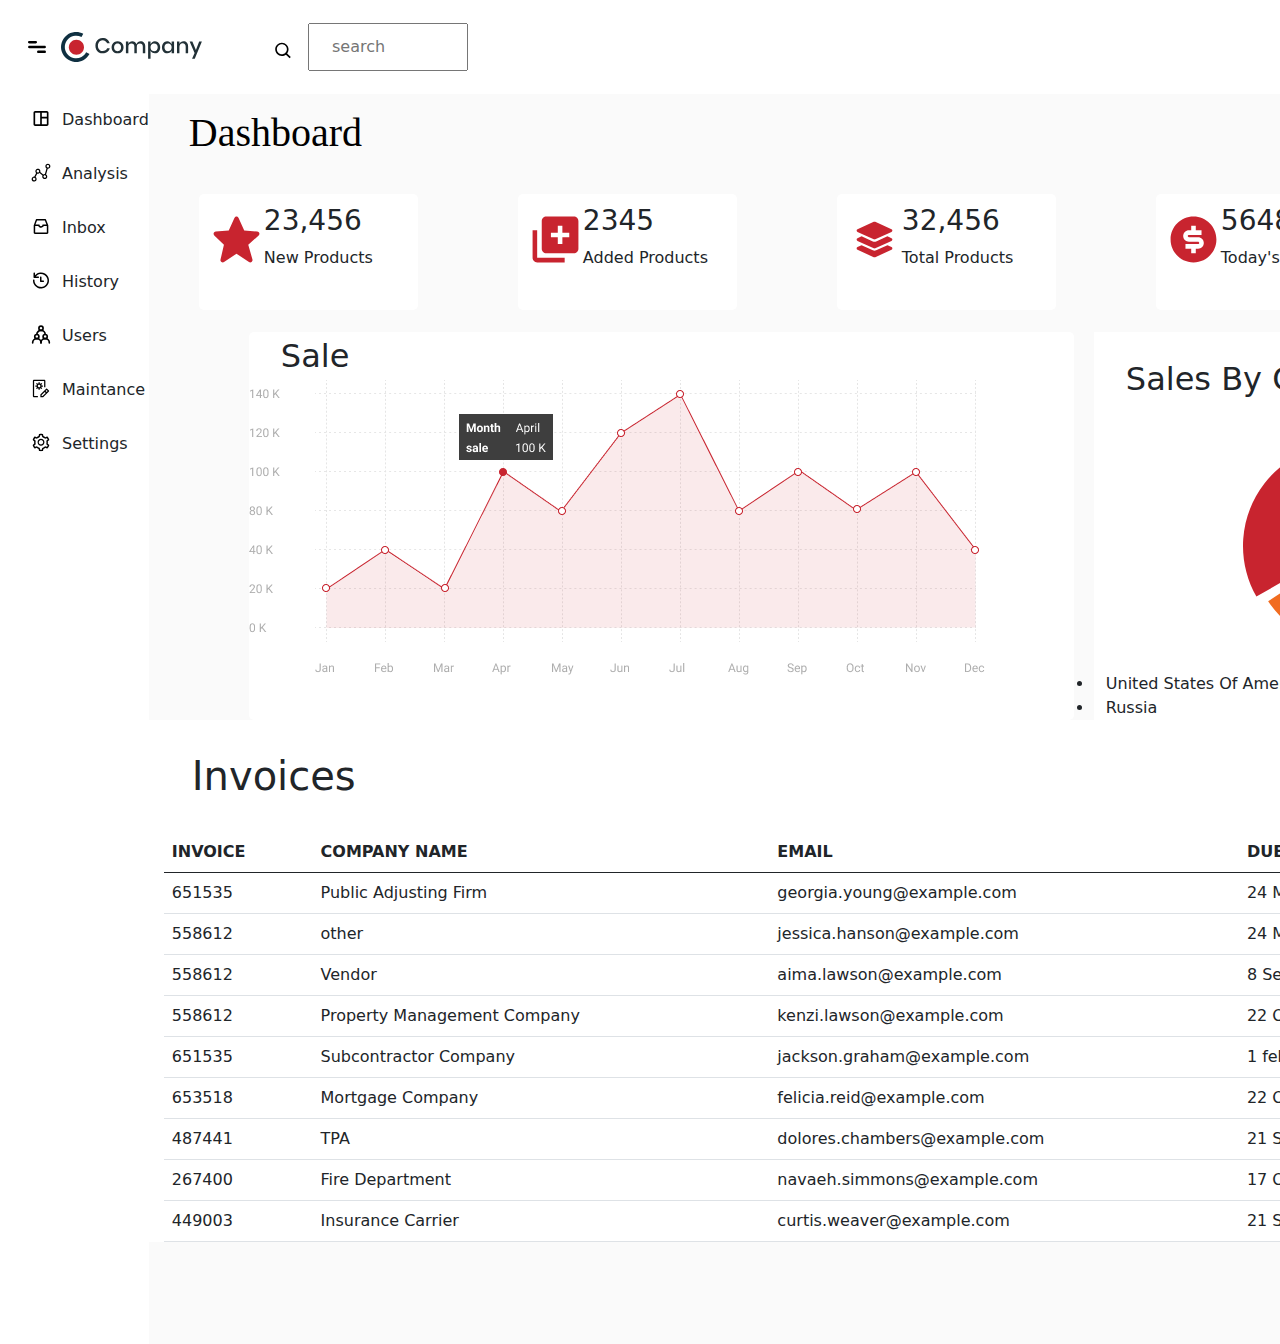
==== dashboard.html @ 715cd90c "commit changes" ====
<!DOCTYPE html>
<html lang="en">
<head>
  <meta charset="UTF-8">
  <meta name="viewport" content="width=device-width, initial-scale=1.0">
  <title>Document</title>
  <link rel="stylesheet" href="/css/bootstrap.min.css" />
  <link rel="stylesheet" href="/css/style.css"/>
</head>
<body>
  <div class="navbar anil ">
    <div class="d-flex navbar-items">
      
        <img class="menu-bar" src="/images/menu-bar.svg" alt="logo">
      
        <img src="/images/header-logo.svg" alt="company-logo">

        <img class="search-icon" src="/images/search-icon.svg" alt="">
        <input type="search" class="search-bar" placeholder="search" aria-label="search">
         
        
          <img src="/images/notification-icon.svg" class="notification-icon" alt="">

          <img src="/images/profile.png" class="profile-photo "alt="">
          <p class="username">John Doe</p>
          <img class="downward-arrow" src="/images/downward-arrow.svg" alt="">
          
        </div>

      </div>
    

          <div class=" hero-section">
            <div class="sidebar">
              <div class="sidebar-items1 d-flex">
                <img src="/images/dashboard-default.svg" class="dashboard-active" alt="">
                <p class="sidebat-text">Dashboard</p>
              </div>

              <div class="sidebar-items1 d-flex">
                <img src="/images/graph-default.svg" class="dashboard-active" alt="">
                <p class="sidebat-text">Analysis</p>
              </div>

              <div class="sidebar-items1 d-flex">
                <img src="/images/inbox-default.svg" class="dashboard-active" alt="">
                <p class="sidebat-text">Inbox</p>
              </div>

              <div class="sidebar-items1 d-flex">
                <img src="/images/clock-default.svg" class="dashboard-active" alt="">
                <p class="sidebat-text">History</p>
              </div>

              <div class="sidebar-items1 d-flex">
                <img src="/images/user-default.svg" class="dashboard-active" alt="">
                <p class="sidebat-text">Users</p>
              </div>

              <div class="sidebar-items1 d-flex">
                <img src="/images/maintenance-default.svg" class="dashboard-active" alt="">
                <p class="sidebat-text">Maintance</p>
              </div>

              <div class="sidebar-items1 d-flex">
                <img src="/images/setting-default.svg" class="dashboard-active" alt="">
                <p class="sidebat-text">Settings</p>
              </div>
            </div>

            <div class="dashboard">

                <h1 class="dashboard-name">Dashboard</h1>
                <div class="d-flex">
                  <div class="product d-flex">
                    <img class="star " src="/images/star.svg" alt="">
                    <div class="product-name">
                      <h3>23,456</h3>
                      <p>New Products</p>
                    </div>
                  </div>

                  <div class="product d-flex">
                    <img class="star " src="/images/new-product.svg" alt="">
                    <div class="product-name">
                      <h3>2345</h3>
                      <p> Added Products</p>
                    </div>
                  </div>

                  <div class="product d-flex">
                    <img class="star " src="/images/total-product.svg" alt="">
                    <div class="product-name">
                      <h3>32,456</h3>
                      <p> Total Products</p>
                    </div>
                  </div>

                  <div class="product d-flex">
                    <img class="star " src="/images/dollar-filled.svg" alt="">
                    <div class="product-name">
                      <h3>5648</h3>
                      <p> Today's sale </p>
                    </div>
                  </div>

                  <div class="product d-flex">
                    <img class="star " src="/images/money-bag.svg" alt="">
                    <div class="product-name">
                      <h3>33,5342</h3>
                      <p> Total Sale</p>
                    </div>
                  </div>
                </div>

                <div class="main d-flex">
                  <div class="graph">
                    <span class="sale-name">Sale </span>
                  <img src="/images/data-graph.png" alt="">
                 </div>

                 <div class="sale">
                  <p class="sale-name">Sales By Country </p>
                <img id ="pie-chart" src="/images/pie-chart.svg" alt="">
 
                <div class="container">
                  <div class="row-cols-2 row">
                    
                      <li class="col bg">United States Of America</li>
                      <li class="col">Canada</li>
                      <li class="col">Russia </li> 
                      <li class="col">India </li> 
                      
                    </div>
                    
                </div>
                </div>
                
               </div>

               <div class="invoice">
                <div class="view d-flex">
                  <h1 class="invoice-name">Invoices</h1>
                  <!-- <h1 class="view-name">View All</h1> -->
                </div>
              

                <div class="table-entry">

                <table class="table">
              
                  <tr class="top-table">
                    <th>INVOICE</th>
                    <th>COMPANY NAME</th>
                    <th>EMAIL</th>
                    <th>DUE DATE</th>
                    <th>STATUS</th>
                    <th>AMOUNT</th>
                  </tr>
                
                <tbody >
                  <tr>
                    <td>651535</td>
                    <td>Public Adjusting Firm</td>
                    <td>georgia.young@example.com</td>
                    <td>24 May, 2020</td>
                    <td><div class="paid">Paid</div></td>
                    <td>$47,800</td>
                  </tr>
                  <tr>
                    <td>558612</td>
                    <td>other</td>
                    <td>jessica.hanson@example.com</td>
                    <td>24 May,2020</td>
                    <td><div class="paid">Paid</div></td>
                    <td>$98,000</td>
                  </tr>
                  <tr>
                    <td>558612</td>
                    <td>Vendor</td>
                    <td>aima.lawson@example.com</td>
                    <td>8 Sep,2020</td>
                    <td><div class="paid">Paid</div></td>
                    <td>$20,900</td>
                  </tr>
                  <tr>
                    <td>558612</td>
                    <td>Property Management Company</td>
                    <td>kenzi.lawson@example.com</td>
                    <td>22 Oct,2020</td>
                    <td><div class="paid">Paid</div></td>
                    <td>$10,570</td>
                  </tr>
                  <tr>
                    <td>651535</td>
                    <td>Subcontractor Company</td>
                    <td>jackson.graham@example.com</td>
                    <td>1 feb,2020</td>
                    <td><div class="failed">Failed</div></td>
                    <td>$10,200</td>
                  </tr>
                  <tr>
                    <td>653518</td>
                    <td>Mortgage Company</td>
                    <td>felicia.reid@example.com</td>
                    <td>22 Oct,2020</td>
                    <td><div class="pending">Pending</div></td>
                    <td>$12,600</td>
                  </tr>
                  <tr>
                    <td>487441</td>
                    <td>TPA</td>
                    <td>dolores.chambers@example.com</td>
                    <td>21 Sep,2020</td>
                    <td><div class="paid">Paid</div></td>
                    <td>$11,170</td>
                  </tr>
                  <tr>
                    <td>267400</td>
                    <td>Fire Department</td>
                    <td>navaeh.simmons@example.com</td>
                    <td>17 Oct,2020</td>
                    <td><div class="failed">Failed</div></td>
                    <td>$28,000</td>
                  </tr>
                  <tr>
                    <td>449003</td>
                    <td>Insurance Carrier</td>
                    <td>curtis.weaver@example.com</td>
                    <td>21 Sep,2020</td>
                    <td><div class="paid">Paid</div></td>
                    <td>$10,000</td>
                  </tr>
                </tbody>
              </table>
            </div>
        </div>
     </div>
   </div>
</div>
      


</body>
</html>
---- css/style.css ----
body{
    height: 100%;
    width: 100%;
}

.containar{
    border: 2px solid black;
display: flex;
justify-content: center;
align-items: center;
left: 50px;
margin: 250px;
}

#hero-logo {
    border-radius: 50%;
    background: transparent url('img/Ellipse 2.png') 0% 0% no-repeat padding-box;
    box-shadow: 0px 4px 31px #0000000A;
    border: 20px solid #FFFFFF;
    opacity: 1;
    
}
 
#h1{
    text-align: left;
    font: normal normal 300 40px/47px Roboto;
    letter-spacing: 0px;
    color: #3E3E3E;
    opacity: 1;
}

#header-logo{
    top: 106px;
    left: 906px;
width: 272px;
height: 58px;
}

#login {
    margin: 79px;
        
}
input{
    padding: 22px;
    margin: 15px;
}

.login-input{
    top: 372px;
    left: 907px;
    width: 429px;
    height: 49px;
    /* UI Properties */
    background: #FFFFFF 0% 0% no-repeat padding-box;
    border: 1px solid #ADADAD;
    border-radius: 5px;
    opacity: 1;
}

button{
    top: 527px;
    left: 906px;
    width: 138px;
    height: 45px;
    background: #C8242F 0% 0% no-repeat padding-box;
    border-radius: 23px;
    color: white;
    font-style: normal normal medium 18px/24px Roboto;

}
#forgot_pass{
    display: inline;
    margin: 150px;
}

#new-member{
    margin-top: 20px;
}
.menu-bar{
    margin-right: 12px;
    margin-left: 25px;
}
.search-icon{
    height: 65px;
    width: 20px;
    margin-left: 70px;
    margin-top: 10px;
}
.search-bar{
    width: 160px;
    height: 20px;
}

.notification-icon{
    margin-left: 1000px;
    margin-top: 20px;
    margin-bottom: 25px;
}

.profile-photo{
    margin-left: 70px;
    height: 60px;
}

.username{
    width: 130px;
    margin-top: 20px;
    margin-left: 20px;
}

.downward-arrow{
    width: 30px;
    margin-right: 20px;
}

.hero-section{
    width: 100%;
    display: flex;
    background: #FFFFFF

}

.sidebar{
    top: 80px;
    left: 0px;
    width: 242px;
    height: 1250px;
}

.sidebar-items1{
    margin-top: 14px;
    margin-left: 20px;
}

.sidebar-text{
    color: #3E3E3E;
}

.dashboard-active{
    height: 21px;
    width: 42px;
}
.dashboard{
    position: relative;
    background: #FAFAFA
}

.dashboard-name{
    margin: 15px 40px;
    font-family:  Roboto;
    letter-spacing: 0px;
    color: #000000;
}

.product{
width: 219px;
height: 116px;
margin: 22px 50px;
background: #FFFFFF 0% 0% no-repeat padding-box;
border-radius: 5px;

}

.star{
    height: 91px;
    width: 55px;margin-left: 10px;
    
}
.product-name{
    margin-top: 10px;
}

.graph{
background: #FFFFFF ;
border-radius: 5px;
margin-left: 100px;
margin-right: 20px;
width: 825px;
}
.sale{
    width: 545px;
    background: #FFFFFF

}
.sale-name{
    font-size: 32px;
    margin: 23px 32px ;
   
}

#pie-chart{
    align-items: center;
    margin: 0px 130px;
}

.invoice{
    background: #FFFFFF
}

.invoice-name{
    margin: 32px 43px;
}
.view-name{
    margin-right: 20px;
}
.table-entry{
    margin-left: 15px;
    background: #FFFFFF
}
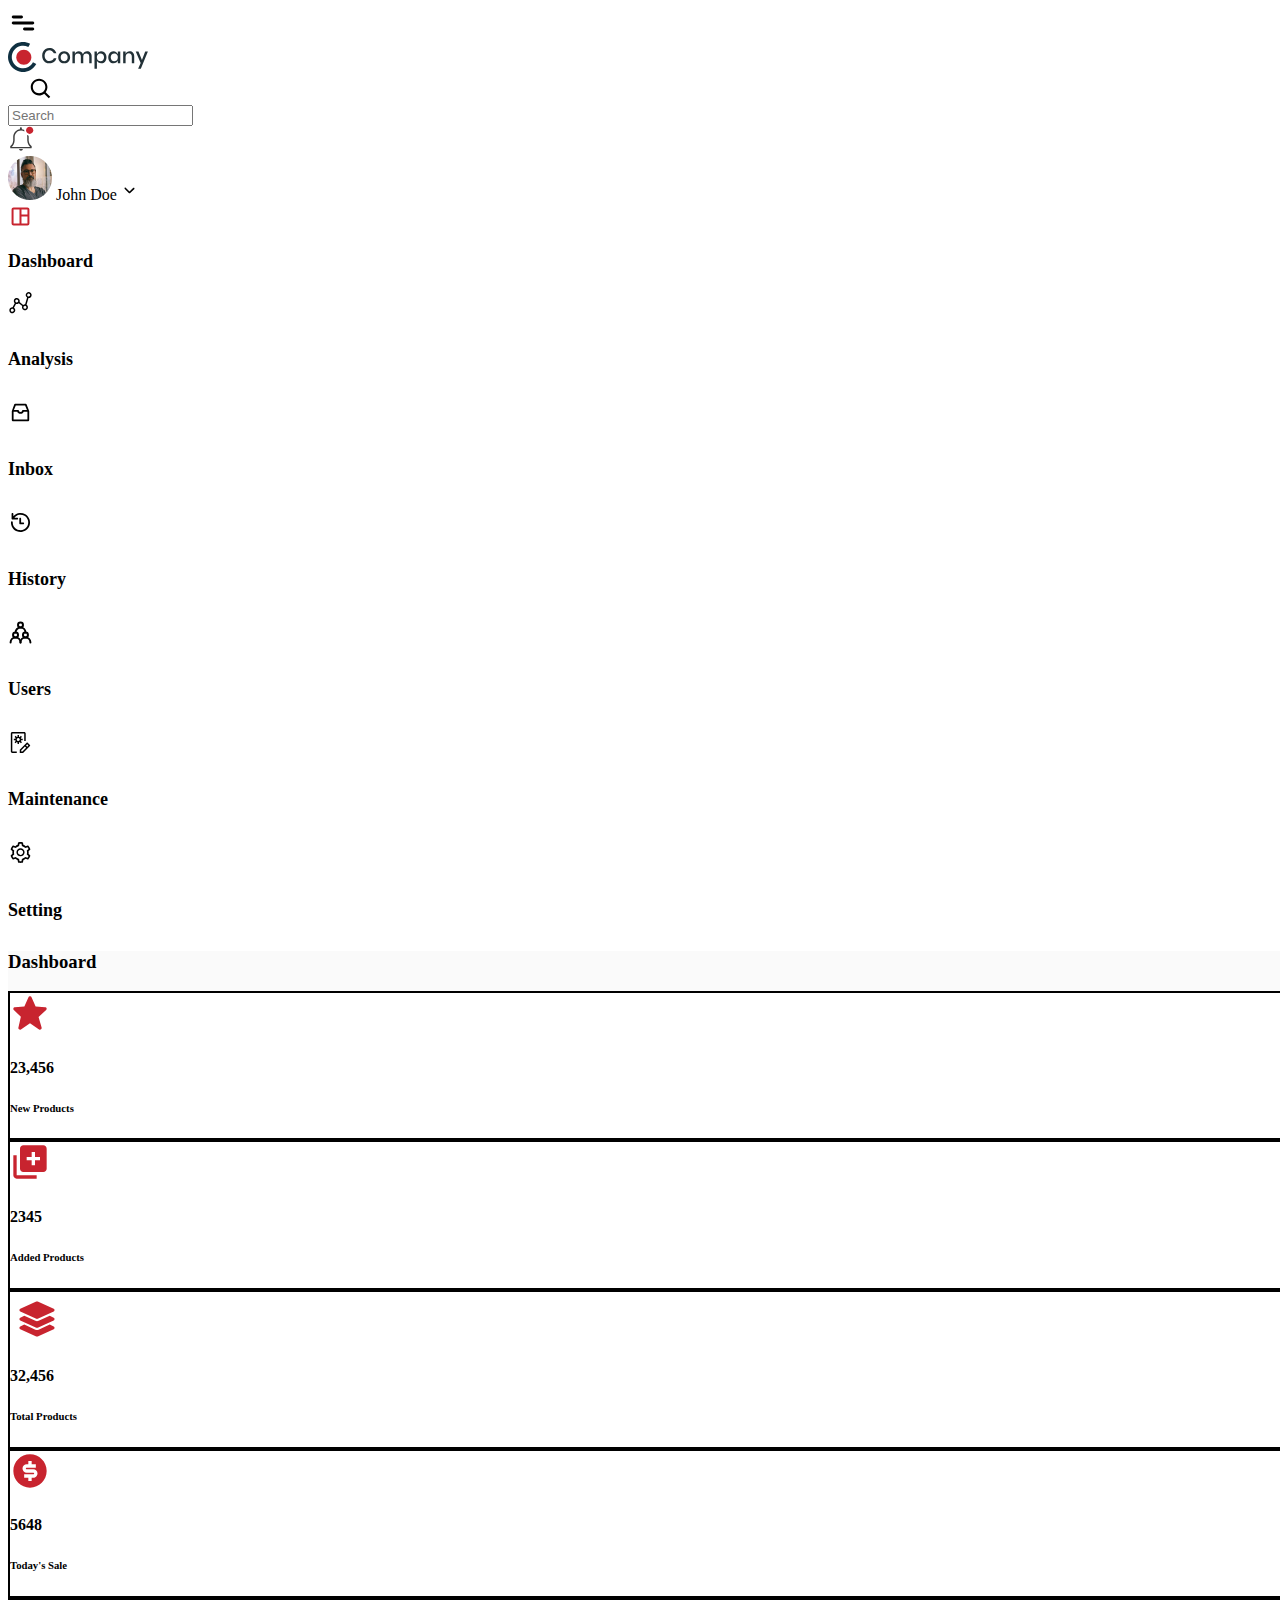
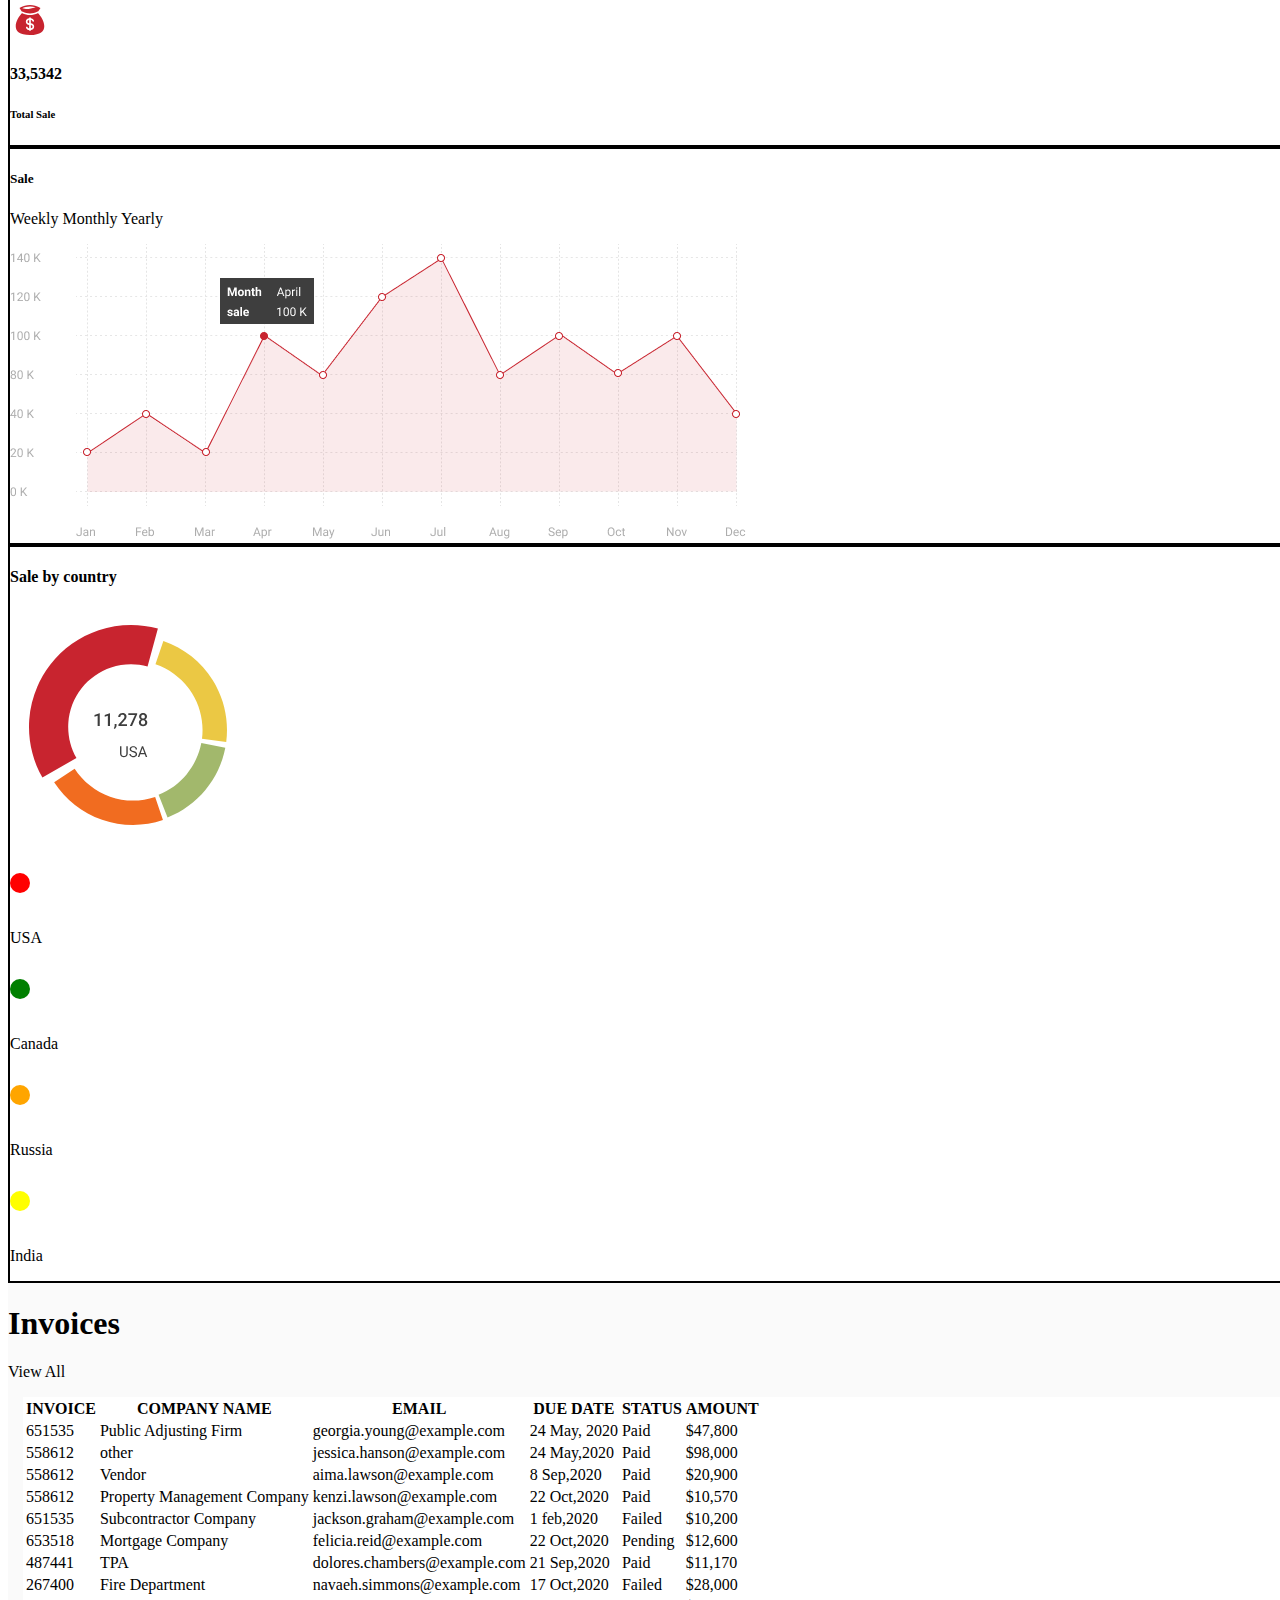
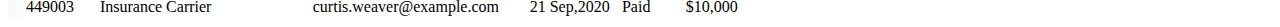
==== commit 32eb91b1: "commit changes" ====
--- a/dashboard.html
+++ b/dashboard.html
@@ -1,245 +1,316 @@
 <!DOCTYPE html>
 <html lang="en">
-<head>
-  <meta charset="UTF-8">
-  <meta name="viewport" content="width=device-width, initial-scale=1.0">
-  <title>Document</title>
-  <link rel="stylesheet" href="/css/bootstrap.min.css" />
-  <link rel="stylesheet" href="/css/style.css"/>
-</head>
-<body>
-  <div class="navbar anil ">
-    <div class="d-flex navbar-items">
-      
-        <img class="menu-bar" src="/images/menu-bar.svg" alt="logo">
-      
-        <img src="/images/header-logo.svg" alt="company-logo">
-
-        <img class="search-icon" src="/images/search-icon.svg" alt="">
-        <input type="search" class="search-bar" placeholder="search" aria-label="search">
-         
-        
-          <img src="/images/notification-icon.svg" class="notification-icon" alt="">
-
-          <img src="/images/profile.png" class="profile-photo "alt="">
-          <p class="username">John Doe</p>
-          <img class="downward-arrow" src="/images/downward-arrow.svg" alt="">
+  <head>
+    <meta charset="UTF-8" />
+    <meta
+      name="viewport"
+      content="width=device-width, initial-scale=1.0, shrink-to-fit=no"
+    />
+    <title>Dashboard Page</title>
+    <link rel="stylesheet" href="/CSS/bootstrap.min.css" />
+    <link rel="stylesheet" href="/css/style.css" />
+  </head>
+
+  <body>
+
+    
+    
+    <div class="container-fluid ">
+    
+                <nav class="navbar aksh">
+                 <div class="d-flex justify-content-start gap-3">
+                   <div class="p-2 d-flex flex-row gap-2">
+                     <div class="menu-bar" id="tabclick" onclick={toggle_visibility()}>
+                         <img src="/images/menu-bar.svg" class="menu-icon" alt="" />
+                     </div>
+                     <div class="company-logo">
+                       <img src="/images/logo.svg" class="company-icon" alt="" />
+                     </div>
+                    </div>                                                                           
+
+                    <div class="p-2  gap-2 flex-row d-flex">
+                     <div class="search-icon py-1">
+                         <img src="/images//search-icon.svg" class="search-ico" alt="">
+                     </div>
+                     <div class="search-icon">
+                         <input type="search" class="form-control search-bar me-2" placeholder="Search" aria-label="Search" >
+                 
+                     </div>
+                   </div>
+
+                </div>
+
+
+               <div class="d-flex float-end gap-3">
+                    <div class="p-2 my-auto ">
+                        <img src="/images/notification-icon.svg" alt="" class="notification-icon"/>
+                     </div>
+
+                      <div class="p-2 my-auto">
+                        <img src="/images/profile.png" alt="" class="profile"/>
+                        <span class="username">John Doe</span>
+                        <img src="/images/downward-arrow.svg" alt="" />
+                      </div>
+              </div>
+            </nav>
+
+    </div>
+
+     
+
+    <div class="container-fluid">
+      <div class="row d-flex ">
+        <div class="col-2" id="aksh" class="">
+          <div class="w-auto mt-3 ">
+            <div class="p-2 gap-2 d-flex flex-row ">
+              <img src="/images/dashboard-active.svg" class="icon" alt="" />
+              <h3 class="item-text  text-danger" id="sidebar">Dashboard</h3>
+            </div>
+            <div class=" d-flex p-2">
+              <img src="/images/graph-default.svg" class="icon" alt="" />
+              <h5 class="item-text mx-2">Analysis</h5>
+            </div>
+            <div class=" d-flex p-2">
+              <img src="/images/inbox-default.svg" class="icon" alt="" />
+              <h5 class="item-text mx-2">Inbox</h5>
+            </div>
+            <div class=" d-flex p-2">
+              <img src="/images/clock-default.svg" class="icon" alt="" />
+              <h5 class="item-text mx-2">History</h5>
+            </div>
+            <div class="d-flex p-2">
+              <img src="/images/user-default.svg" class="icon" alt="" />
+              <h5 class="item-text mx-2">Users</h5>
+            </div>
+            <div class=" d-flex p-2">
+              <img src="/images/maintenance-default.svg" class="icon" alt="" />
+              <h5 class="item-text mx-2">Maintenance</h5>
+            </div>
+            <div class=" d-flex p-2">
+              <img src="/images/setting-default.svg" class="icon" alt="" />
+              <h5 class="item-text mx-2">Setting</h5>
+            </div>
+          </div>
+        </div>
+
+        <div class="col-10 dashboard-content anil">
+          <div class="mx-3">
+            <h3 class="mt-3">Dashboard</h3>
+
+            <div class="container mt-3">
+              <div class="row gap-3">
+
+                <div class="col d-flex flex-row p-3 backclr">
+                  <div class="mx-2 my-auto">
+                    <img src="/images/star.svg" alt="" />
+                  </div>
+                  
+                  <div> 
+                      <h4>23,456</h4>
+                      <h6>New Products</h6>
+                  </div>
+                </div>
+
+                <div class="col d-flex flex-row p-3  backclr">
+                    <div class="mx-2 my-auto">
+                      <img src="/images/new-product.svg" alt="" />
+                    </div>
+                    
+                    <div> 
+                        <h4>2345</h4>
+                        <h6>Added Products</h6>
+                    </div>
+                  </div>
+
+                  
+                <div class="col d-flex flex-row p-3  backclr">
+                    <div class="mx-2 my-auto patel">
+                      <img src="/images/total-product.svg" alt="" />
+                    </div>
+                    
+                    <div> 
+                        <h4>32,456</h4>
+                        <h6>Total Products</h6>
+                    </div>
+                  </div>
+
+                  <div class="col d-flex flex-row p-3  backclr">
+                    <div class="mx-2 my-auto">
+                      <img src="/images/dollar-filled.svg" alt="" />
+                    </div>
+                    
+                    <div> 
+                        <h4>5648</h4>
+                        <h6>Today's Sale</h6>
+                    </div>
+                  </div>
+
+                  <div class="col d-flex flex-row p-3 backclr">
+                    <div class="mx-2 my-auto">
+                      <img src="/images/money-bag.svg" alt="" />
+                    </div>
+                    
+                    <div> 
+                        <h4>33,5342</h4>
+                        <h6>Total Sale</h6>
+                    </div>
+                  </div>
+
+              </div>
+            </div>
+
+            <div class="container mt-3">
+              <div class="row">
+                <div class="col-lg-7 p-3 backclr">
+                  <div class="d-flex justify-content-between">
+                    <h5 class="fs-3">Sale</h5>
+                    <p>Weekly Monthly Yearly</p>
+                  </div>
+
+                  <div>
+                    <img src="/images/data-graph.png" class="img-fluid" alt="">
+                  </div>
+
+                </div>
+
+                <div class="col-lg-5 p-3 backclr">
+                  <h4>Sale by country</h4>
+                  <div class="d-flex justify-content-center">
+                    <img src="/images/pie-chart.svg" class="img-fluid" alt="" />
+                  </div>
+
+                  <div class="row">
+                    <div class="col-6 d-flex gap-2">
+                        <p class="dot-red"></p>
+                        <p >USA</p>
+                    </div>
+
+                    <div class="col-6 d-flex gap-2">
+                        <p class="dot-green"></p>
+                        <p>Canada</p>
+                    </div>
+
+                    <div class="col-6 d-flex gap-2">
+                        <p class="dot-orange"></p>
+                        <p>Russia</p>
+                    </div>
+
+                    <div class="col-6 d-flex gap-2">
+                     
+                        <p class="dot-yellow"></p>
+                        <p>India</p>
+                    </div>
+
+                  </div>
+                </div>
+              </div>
+            </div>
+
+
+            <div class="mt-3 p-3">
+                <div class="">
+                    <div class=" d-flex justify-content-between">
+                      <h1 class="">Invoices</h1>
+                      <p class="">View All</p>
+                    
+                    </div>
+
+                    <div class="table-entry table-responsive">
+
+                        <table class="table">
+                      
+                          <tr class="top-table text-muted">
+                            <th>INVOICE</th>
+                            <th>COMPANY NAME</th>
+                            <th>EMAIL</th>
+                            <th>DUE DATE</th>
+                            <th>STATUS</th>
+                            <th>AMOUNT</th>
+                          </tr>
+                        
+                        <tbody >
+                          <tr>
+                            <td>651535</td>
+                            <td>Public Adjusting Firm</td>
+                            <td>georgia.young@example.com</td>
+                            <td>24 May, 2020</td>
+                            <td><div class="paid">Paid</div></td>
+                            <td>$47,800</td>
+                          </tr>
+                          <tr>
+                            <td>558612</td>
+                            <td>other</td>
+                            <td>jessica.hanson@example.com</td>
+                            <td>24 May,2020</td>
+                            <td><div class="paid">Paid</div></td>
+                            <td>$98,000</td>
+                          </tr>
+                          <tr>
+                            <td>558612</td>
+                            <td>Vendor</td>
+                            <td>aima.lawson@example.com</td>
+                            <td>8 Sep,2020</td>
+                            <td><div class="paid">Paid</div></td>
+                            <td>$20,900</td>
+                          </tr>
+                          <tr>
+                            <td>558612</td>
+                            <td>Property Management Company</td>
+                            <td>kenzi.lawson@example.com</td>
+                            <td>22 Oct,2020</td>
+                            <td><div class="paid">Paid</div></td>
+                            <td>$10,570</td>
+                          </tr>
+                          <tr>
+                            <td>651535</td>
+                            <td>Subcontractor Company</td>
+                            <td>jackson.graham@example.com</td>
+                            <td>1 feb,2020</td>
+                            <td><div class="failed">Failed</div></td>
+                            <td>$10,200</td>
+                          </tr>
+                          <tr>
+                            <td>653518</td>
+                            <td>Mortgage Company</td>
+                            <td>felicia.reid@example.com</td>
+                            <td>22 Oct,2020</td>
+                            <td><div class="pending">Pending</div></td>
+                            <td>$12,600</td>
+                          </tr>
+                          <tr>
+                            <td>487441</td>
+                            <td>TPA</td>
+                            <td>dolores.chambers@example.com</td>
+                            <td>21 Sep,2020</td>
+                            <td><div class="paid">Paid</div></td>
+                            <td>$11,170</td>
+                          </tr>
+                          <tr>
+                            <td>267400</td>
+                            <td>Fire Department</td>
+                            <td>navaeh.simmons@example.com</td>
+                            <td>17 Oct,2020</td>
+                            <td><div class="failed">Failed</div></td>
+                            <td>$28,000</td>
+                          </tr>
+                          <tr>
+                            <td>449003</td>
+                            <td>Insurance Carrier</td>
+                            <td>curtis.weaver@example.com</td>
+                            <td>21 Sep,2020</td>
+                            <td><div class="paid">Paid</div></td>
+                            <td>$10,000</td>
+                          </tr>
+                        </tbody>
+                      </table>
+                    </div>
           
+            </div>
+          </div>
         </div>
-
       </div>
-    
-
-          <div class=" hero-section">
-            <div class="sidebar">
-              <div class="sidebar-items1 d-flex">
-                <img src="/images/dashboard-default.svg" class="dashboard-active" alt="">
-                <p class="sidebat-text">Dashboard</p>
-              </div>
-
-              <div class="sidebar-items1 d-flex">
-                <img src="/images/graph-default.svg" class="dashboard-active" alt="">
-                <p class="sidebat-text">Analysis</p>
-              </div>
-
-              <div class="sidebar-items1 d-flex">
-                <img src="/images/inbox-default.svg" class="dashboard-active" alt="">
-                <p class="sidebat-text">Inbox</p>
-              </div>
-
-              <div class="sidebar-items1 d-flex">
-                <img src="/images/clock-default.svg" class="dashboard-active" alt="">
-                <p class="sidebat-text">History</p>
-              </div>
-
-              <div class="sidebar-items1 d-flex">
-                <img src="/images/user-default.svg" class="dashboard-active" alt="">
-                <p class="sidebat-text">Users</p>
-              </div>
-
-              <div class="sidebar-items1 d-flex">
-                <img src="/images/maintenance-default.svg" class="dashboard-active" alt="">
-                <p class="sidebat-text">Maintance</p>
-              </div>
-
-              <div class="sidebar-items1 d-flex">
-                <img src="/images/setting-default.svg" class="dashboard-active" alt="">
-                <p class="sidebat-text">Settings</p>
-              </div>
-            </div>
-
-            <div class="dashboard">
-
-                <h1 class="dashboard-name">Dashboard</h1>
-                <div class="d-flex">
-                  <div class="product d-flex">
-                    <img class="star " src="/images/star.svg" alt="">
-                    <div class="product-name">
-                      <h3>23,456</h3>
-                      <p>New Products</p>
-                    </div>
-                  </div>
-
-                  <div class="product d-flex">
-                    <img class="star " src="/images/new-product.svg" alt="">
-                    <div class="product-name">
-                      <h3>2345</h3>
-                      <p> Added Products</p>
-                    </div>
-                  </div>
-
-                  <div class="product d-flex">
-                    <img class="star " src="/images/total-product.svg" alt="">
-                    <div class="product-name">
-                      <h3>32,456</h3>
-                      <p> Total Products</p>
-                    </div>
-                  </div>
-
-                  <div class="product d-flex">
-                    <img class="star " src="/images/dollar-filled.svg" alt="">
-                    <div class="product-name">
-                      <h3>5648</h3>
-                      <p> Today's sale </p>
-                    </div>
-                  </div>
-
-                  <div class="product d-flex">
-                    <img class="star " src="/images/money-bag.svg" alt="">
-                    <div class="product-name">
-                      <h3>33,5342</h3>
-                      <p> Total Sale</p>
-                    </div>
-                  </div>
-                </div>
-
-                <div class="main d-flex">
-                  <div class="graph">
-                    <span class="sale-name">Sale </span>
-                  <img src="/images/data-graph.png" alt="">
-                 </div>
-
-                 <div class="sale">
-                  <p class="sale-name">Sales By Country </p>
-                <img id ="pie-chart" src="/images/pie-chart.svg" alt="">
- 
-                <div class="container">
-                  <div class="row-cols-2 row">
-                    
-                      <li class="col bg">United States Of America</li>
-                      <li class="col">Canada</li>
-                      <li class="col">Russia </li> 
-                      <li class="col">India </li> 
-                      
-                    </div>
-                    
-                </div>
-                </div>
-                
-               </div>
-
-               <div class="invoice">
-                <div class="view d-flex">
-                  <h1 class="invoice-name">Invoices</h1>
-                  <!-- <h1 class="view-name">View All</h1> -->
-                </div>
-              
-
-                <div class="table-entry">
-
-                <table class="table">
-              
-                  <tr class="top-table">
-                    <th>INVOICE</th>
-                    <th>COMPANY NAME</th>
-                    <th>EMAIL</th>
-                    <th>DUE DATE</th>
-                    <th>STATUS</th>
-                    <th>AMOUNT</th>
-                  </tr>
-                
-                <tbody >
-                  <tr>
-                    <td>651535</td>
-                    <td>Public Adjusting Firm</td>
-                    <td>georgia.young@example.com</td>
-                    <td>24 May, 2020</td>
-                    <td><div class="paid">Paid</div></td>
-                    <td>$47,800</td>
-                  </tr>
-                  <tr>
-                    <td>558612</td>
-                    <td>other</td>
-                    <td>jessica.hanson@example.com</td>
-                    <td>24 May,2020</td>
-                    <td><div class="paid">Paid</div></td>
-                    <td>$98,000</td>
-                  </tr>
-                  <tr>
-                    <td>558612</td>
-                    <td>Vendor</td>
-                    <td>aima.lawson@example.com</td>
-                    <td>8 Sep,2020</td>
-                    <td><div class="paid">Paid</div></td>
-                    <td>$20,900</td>
-                  </tr>
-                  <tr>
-                    <td>558612</td>
-                    <td>Property Management Company</td>
-                    <td>kenzi.lawson@example.com</td>
-                    <td>22 Oct,2020</td>
-                    <td><div class="paid">Paid</div></td>
-                    <td>$10,570</td>
-                  </tr>
-                  <tr>
-                    <td>651535</td>
-                    <td>Subcontractor Company</td>
-                    <td>jackson.graham@example.com</td>
-                    <td>1 feb,2020</td>
-                    <td><div class="failed">Failed</div></td>
-                    <td>$10,200</td>
-                  </tr>
-                  <tr>
-                    <td>653518</td>
-                    <td>Mortgage Company</td>
-                    <td>felicia.reid@example.com</td>
-                    <td>22 Oct,2020</td>
-                    <td><div class="pending">Pending</div></td>
-                    <td>$12,600</td>
-                  </tr>
-                  <tr>
-                    <td>487441</td>
-                    <td>TPA</td>
-                    <td>dolores.chambers@example.com</td>
-                    <td>21 Sep,2020</td>
-                    <td><div class="paid">Paid</div></td>
-                    <td>$11,170</td>
-                  </tr>
-                  <tr>
-                    <td>267400</td>
-                    <td>Fire Department</td>
-                    <td>navaeh.simmons@example.com</td>
-                    <td>17 Oct,2020</td>
-                    <td><div class="failed">Failed</div></td>
-                    <td>$28,000</td>
-                  </tr>
-                  <tr>
-                    <td>449003</td>
-                    <td>Insurance Carrier</td>
-                    <td>curtis.weaver@example.com</td>
-                    <td>21 Sep,2020</td>
-                    <td><div class="paid">Paid</div></td>
-                    <td>$10,000</td>
-                  </tr>
-                </tbody>
-              </table>
-            </div>
-        </div>
-     </div>
-   </div>
+    </div>
 </div>
-      
-
-
-</body>
+
+  </body>
 </html>--- a/css/style.css
+++ b/css/style.css
@@ -1,21 +1,11 @@
-body{
+
+/* body{
     height: 100%;
     width: 100%;
 }
 
-.containar{
-    border: 2px solid black;
-display: flex;
-justify-content: center;
-align-items: center;
-left: 50px;
-margin: 250px;
-}
-
 #hero-logo {
     border-radius: 50%;
-    background: transparent url('img/Ellipse 2.png') 0% 0% no-repeat padding-box;
-    box-shadow: 0px 4px 31px #0000000A;
     border: 20px solid #FFFFFF;
     opacity: 1;
     
@@ -23,8 +13,6 @@
  
 #h1{
     text-align: left;
-    font: normal normal 300 40px/47px Roboto;
-    letter-spacing: 0px;
     color: #3E3E3E;
     opacity: 1;
 }
@@ -37,7 +25,7 @@
 }
 
 #login {
-    margin: 79px;
+    margin-top: 170px;
         
 }
 input{
@@ -50,9 +38,6 @@
     left: 907px;
     width: 429px;
     height: 49px;
-    /* UI Properties */
-    background: #FFFFFF 0% 0% no-repeat padding-box;
-    border: 1px solid #ADADAD;
     border-radius: 5px;
     opacity: 1;
 }
@@ -62,148 +47,264 @@
     left: 906px;
     width: 138px;
     height: 45px;
-    background: #C8242F 0% 0% no-repeat padding-box;
     border-radius: 23px;
-    color: white;
-    font-style: normal normal medium 18px/24px Roboto;
+    
 
 }
 #forgot_pass{
     display: inline;
-    margin: 150px;
-}
-
+    margin: 130px;
+}
+#register{
+    color: #C8242F;
+} */
 #new-member{
     margin-top: 20px;
 }
-.menu-bar{
-    margin-right: 12px;
-    margin-left: 25px;
-}
-.search-icon{
-    height: 65px;
-    width: 20px;
-    margin-left: 70px;
-    margin-top: 10px;
-}
+
+body{
+    height: 100%;
+    width: 100%;
+}
+
+.backclr{
+     border: 2px solid black; 
+    background: #FFFFFF
+}
+
+.img-logo{
+    border: 20x solid white;
+}
+
+.login-btn{
+    color: white;
+    border-radius: 20px;
+    width: 110px;
+}
+
+.menu-icon{
+    height: 30px;
+}
+
+.company-icon{
+    height: 30px;
+}
+
+.search-ico{
+    height: 25px;
+    margin-left: 20px;
+}
+
 .search-bar{
-    width: 160px;
-    height: 20px;
-}
-
-.notification-icon{
-    margin-left: 1000px;
-    margin-top: 20px;
-    margin-bottom: 25px;
-}
-
-.profile-photo{
-    margin-left: 70px;
-    height: 60px;
-}
-
-.username{
-    width: 130px;
-    margin-top: 20px;
-    margin-left: 20px;
-}
-
-.downward-arrow{
-    width: 30px;
-    margin-right: 20px;
-}
-
-.hero-section{
-    width: 100%;
-    display: flex;
-    background: #FFFFFF
-
-}
-
-.sidebar{
-    top: 80px;
-    left: 0px;
-    width: 242px;
-    height: 1250px;
-}
-
-.sidebar-items1{
-    margin-top: 14px;
-    margin-left: 20px;
-}
-
-.sidebar-text{
-    color: #3E3E3E;
-}
-
-.dashboard-active{
-    height: 21px;
-    width: 42px;
-}
-.dashboard{
-    position: relative;
-    background: #FAFAFA
-}
-
-.dashboard-name{
-    margin: 15px 40px;
-    font-family:  Roboto;
-    letter-spacing: 0px;
-    color: #000000;
-}
-
-.product{
-width: 219px;
-height: 116px;
-margin: 22px 50px;
-background: #FFFFFF 0% 0% no-repeat padding-box;
-border-radius: 5px;
-
-}
-
-.star{
-    height: 91px;
-    width: 55px;margin-left: 10px;
-    
-}
-.product-name{
-    margin-top: 10px;
-}
-
-.graph{
-background: #FFFFFF ;
-border-radius: 5px;
-margin-left: 100px;
-margin-right: 20px;
-width: 825px;
-}
-.sale{
-    width: 545px;
-    background: #FFFFFF
-
-}
-.sale-name{
-    font-size: 32px;
-    margin: 23px 32px ;
-   
-}
-
-#pie-chart{
-    align-items: center;
-    margin: 0px 130px;
-}
+    height: px;
+}
+
+.icon{
+    height: 25px;
+}
+
+.item-text{
+    font-size: 18px;
+}
+
+.patel{
+    height: 54px;
+    width: 54px;
+  }
+
+.dashboard-content{
+    background-color: #fafafa;
+}
+
 
 .invoice{
     background: #FFFFFF
 }
 
-.invoice-name{
-    margin: 32px 43px;
-}
-.view-name{
-    margin-right: 20px;
-}
 .table-entry{
-    margin-left: 15px;
-    background: #FFFFFF
-}
+    margin-left: 15px; 
+    background: #FFFFFF;
+}
+
+.innerpage{
+    background: #FAFAFA;
+    margin-left:70px;
+}
+
+.inner-column{
+    margin-left: 10px;
+    background: #FFFFFF 0% 0% no-repeat padding-box;
+    border-radius: 5px;
+}
+
+li::marker{
+    font-size: 30px;
+}
+
+.dot-red{
+    height: 20px;
+    width: 20px;
+    background-color:red;
+    border-radius: 50%;
+    display: inline-block;
+  }
+.dot-green{
+    height: 20px;
+    width: 20px;
+    background-color: green;
+    border-radius: 50%;
+    display: inline-block;
+  }
+.dot-orange{
+    height: 20px;
+    width: 20px;
+    background-color: orange;
+    border-radius: 50%;
+    display: inline-block;
+  }
+.dot-yellow{
+    height: 20px;
+    width: 20px;
+    background-color: yellow;
+    border-radius: 50%;
+    display: inline-block;
+  }
+
+
+
+  
+
+  @media  (max-width:768px){
+
+    .menu-icon{
+        height: 24px;
+        width: 28px;
+    }
+    .company-icon{
+        height: 30px;
+        width: 100px;
+    }
+
+    .search-ico{
+        width: 19px;
+        height: 20px;
+        margin-bottom: 5px;
+    }
+    .search-bar{
+        width: 95px;
+        height: 25px;
+
+
+    }
+
+    .notification-icon{
+        height: 25px;
+        width: 25px;
+    }
+
+    .profile{
+        height: 35px;
+        width: 40px;
+    }
+
+   .icon{
+    height: 18px;
+   }
+   .item-text{
+    font-size: 12px;
+   }
+
+   .two-column{
+    display: flex;
+    flex-direction: column;
+   }
+   .col-detail{
+    font-size: 10px;
+   }
+
+   
+   .upload{
+    height: 57px;
+    width: 164px;
+   }
+
+   .paragraph{
+    font-size: 10px;
+   }
+
+
+  }
+
+
+  @media  (max-width:576px){
+
+    .menu-icon{
+        height: 17px;
+        width: 15px;
+    }
+    .company-icon{
+        height: 20px;
+        width: 75px;
+    }
+
+    .search-ico{
+        width: 14px;
+        height: 14px;
+        margin-bottom: 3px;
+    }
+    .search-bar{
+        width: 87px;
+        height: 27px;
+    }
+
+    .notification-icon{
+        height: 16px;
+        width: 17px;
+    }
+
+    .profile{
+        height: 30px;
+        width: 27px;
+    }
+
+    .username{
+        font-size: 12px;
+    }
+
+    .item-text{
+        display: none;
+    }
+
+    .icon{
+        height: 25px;
+    }
+  }
+
+  @media  (max-width:460px){
+    .search-ico{
+        display: none;
+    }
+
+    .search-bar{
+        display: none;
+    }
+
+
+}
+@media (max-width: 480px){
+    .form-control{
+        width: 240px;
+        height: 40px;
+    }
+    .login-btn{
+        height: 35px;
+    }
+}
+
+
+
+
+
+
+
+    
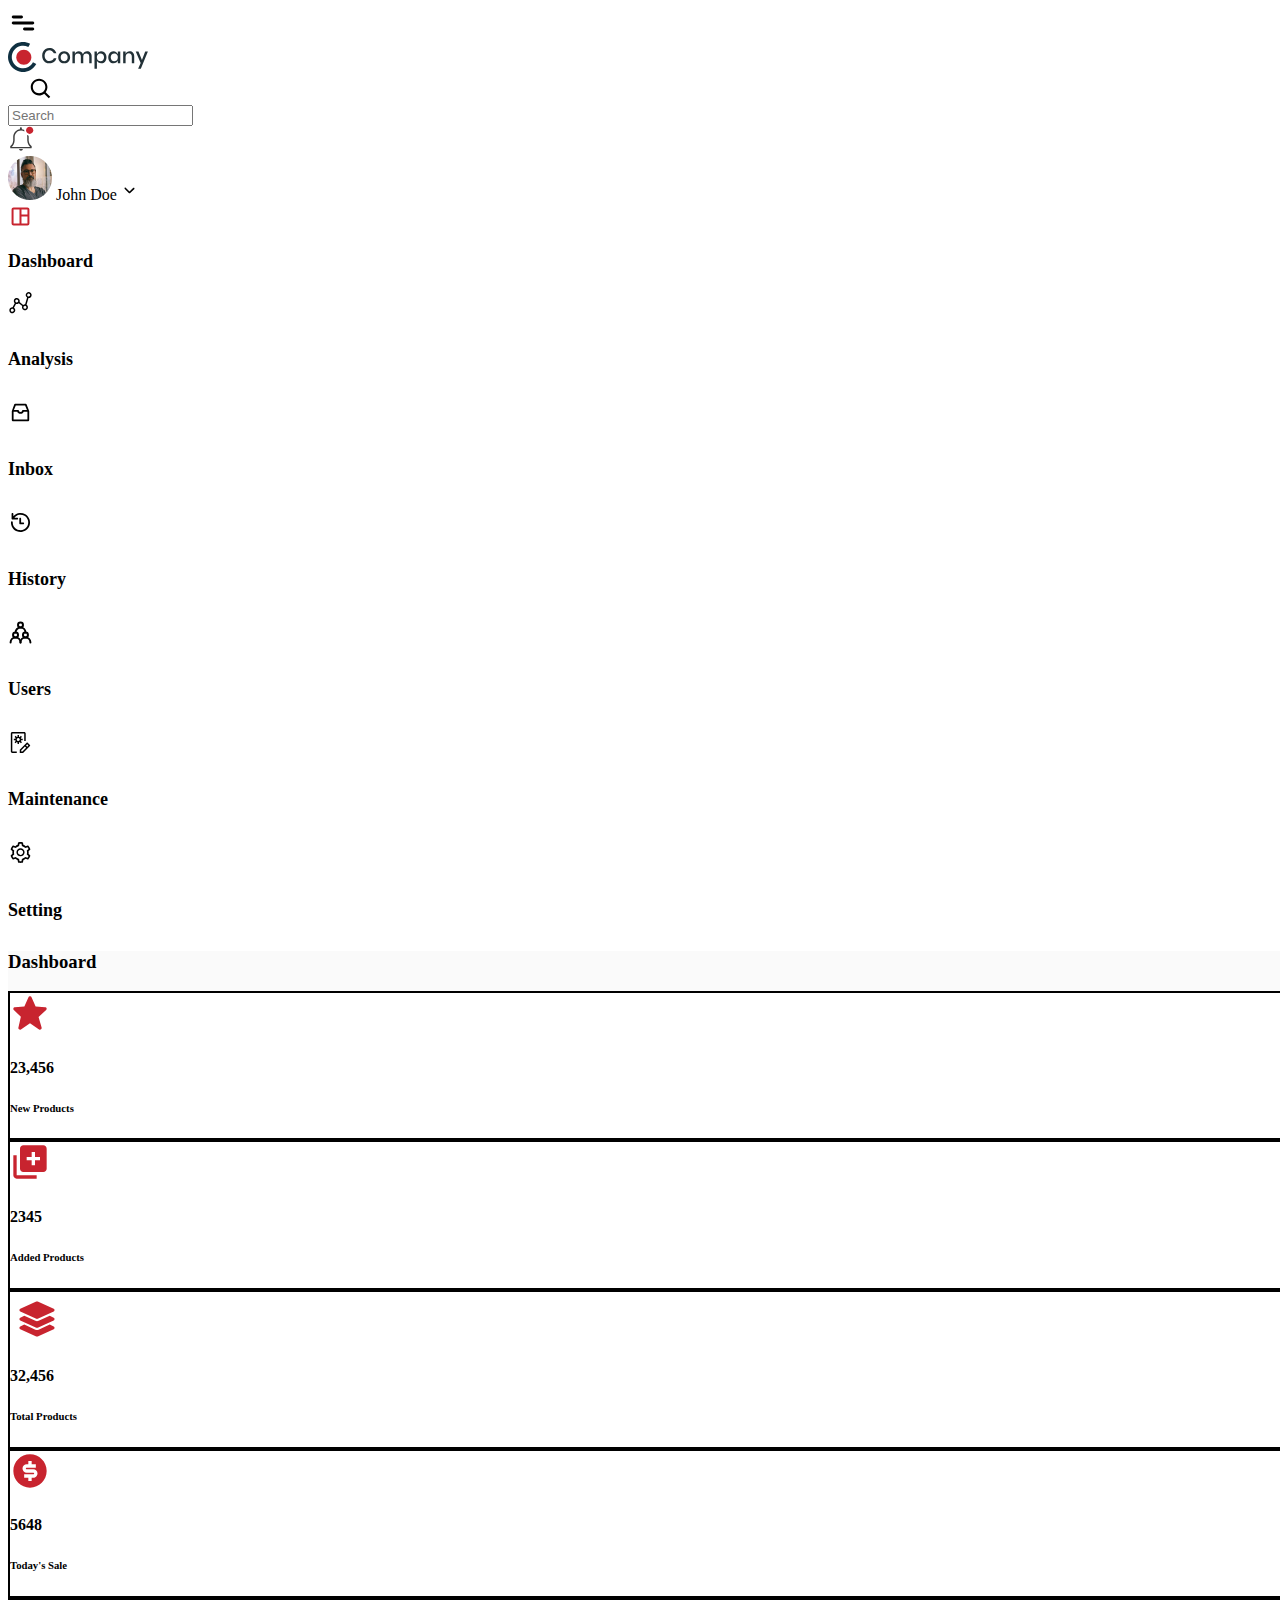
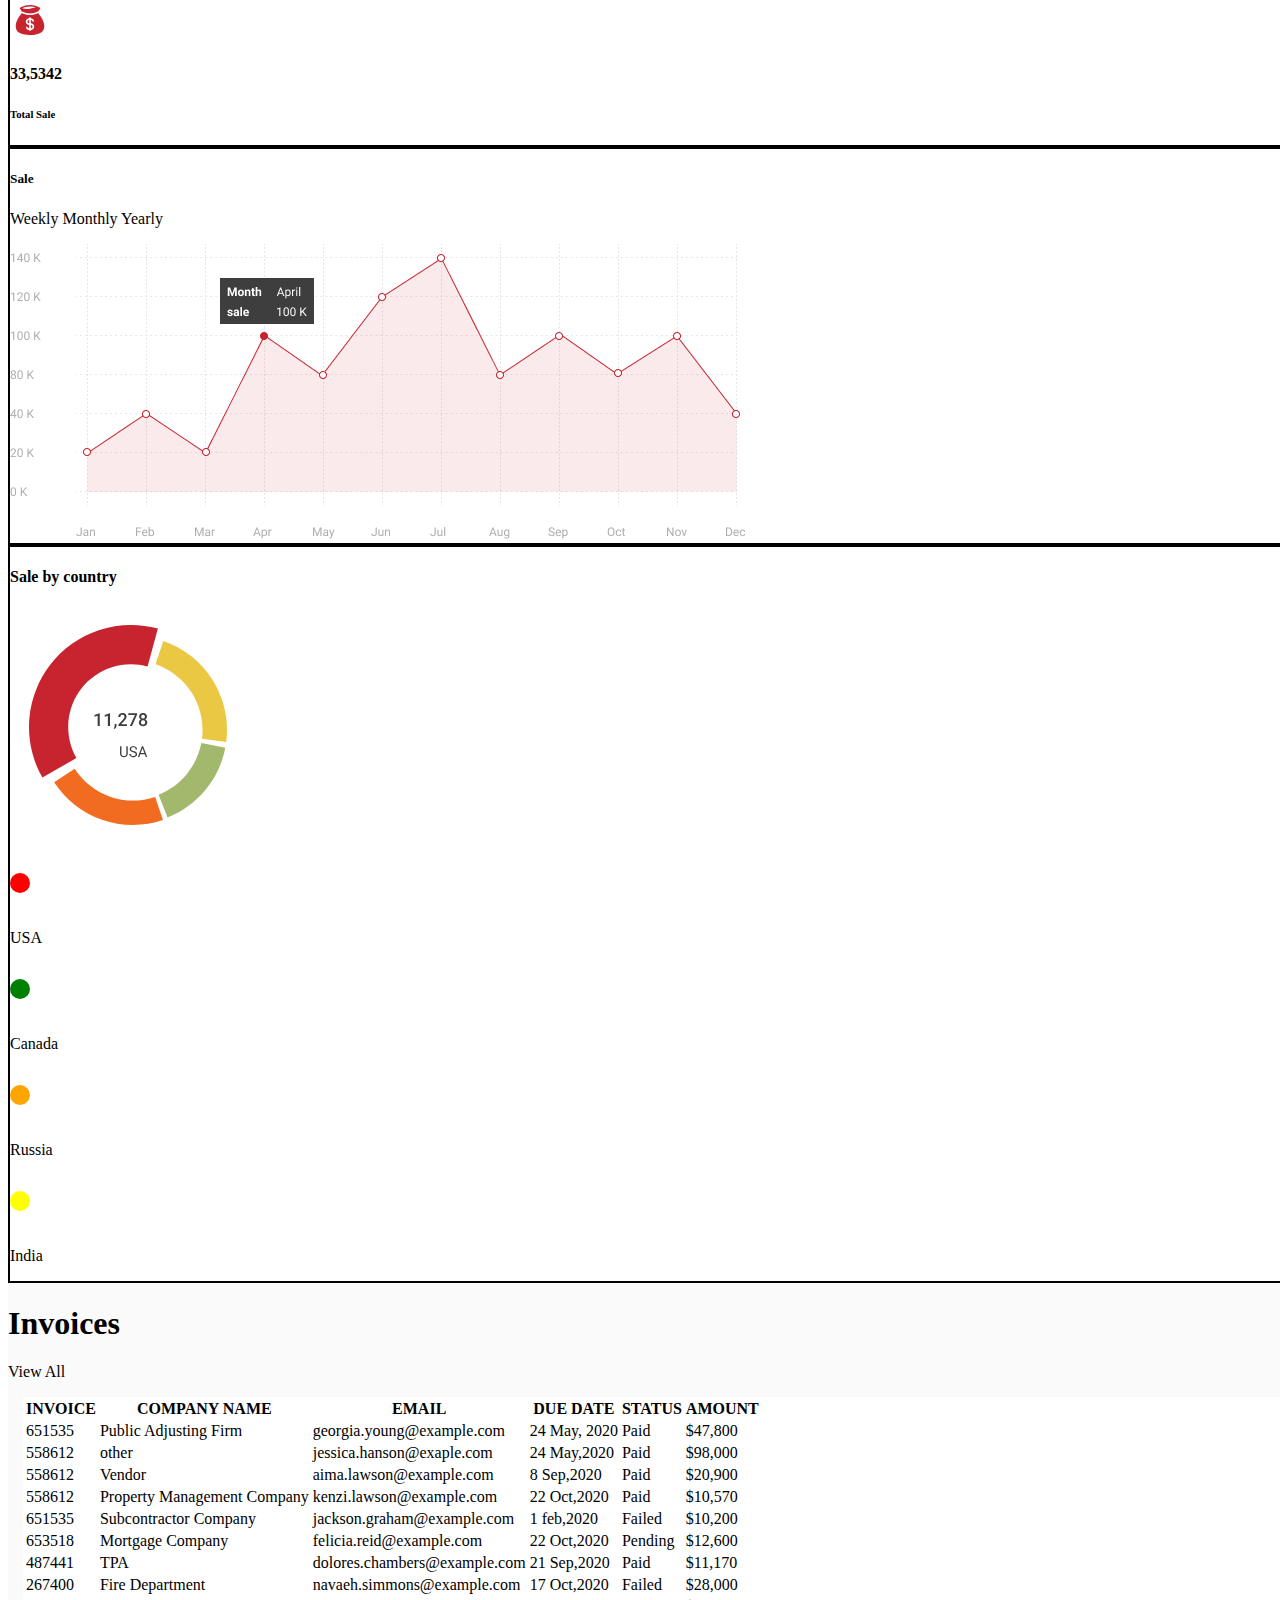
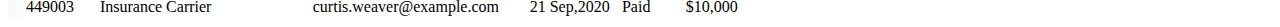
==== commit 913a094d: "commit changes" ====
--- a/dashboard.html
+++ b/dashboard.html
@@ -240,7 +240,7 @@
                           <tr>
                             <td>558612</td>
                             <td>other</td>
-                            <td>jessica.hanson@example.com</td>
+                            <td>jessica.hanson@exaple.com</td>
                             <td>24 May,2020</td>
                             <td><div class="paid">Paid</div></td>
                             <td>$98,000</td>
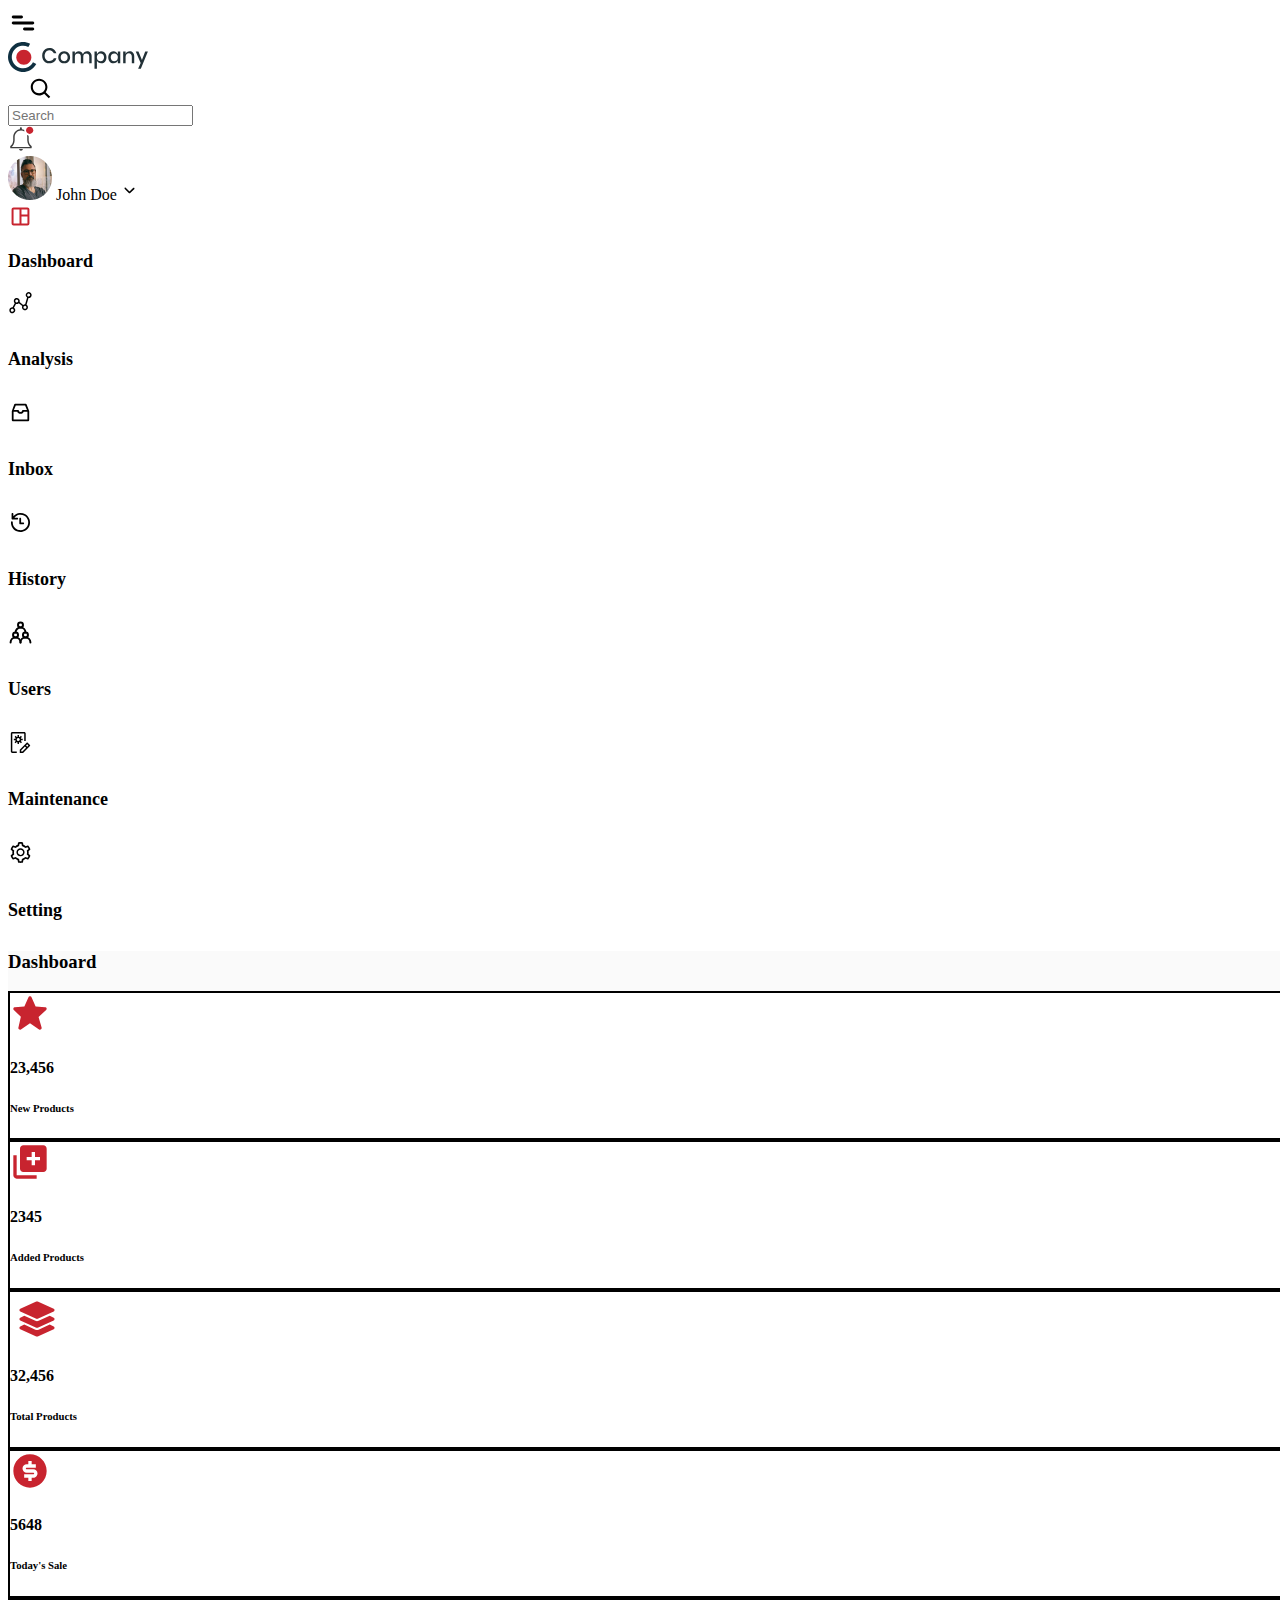
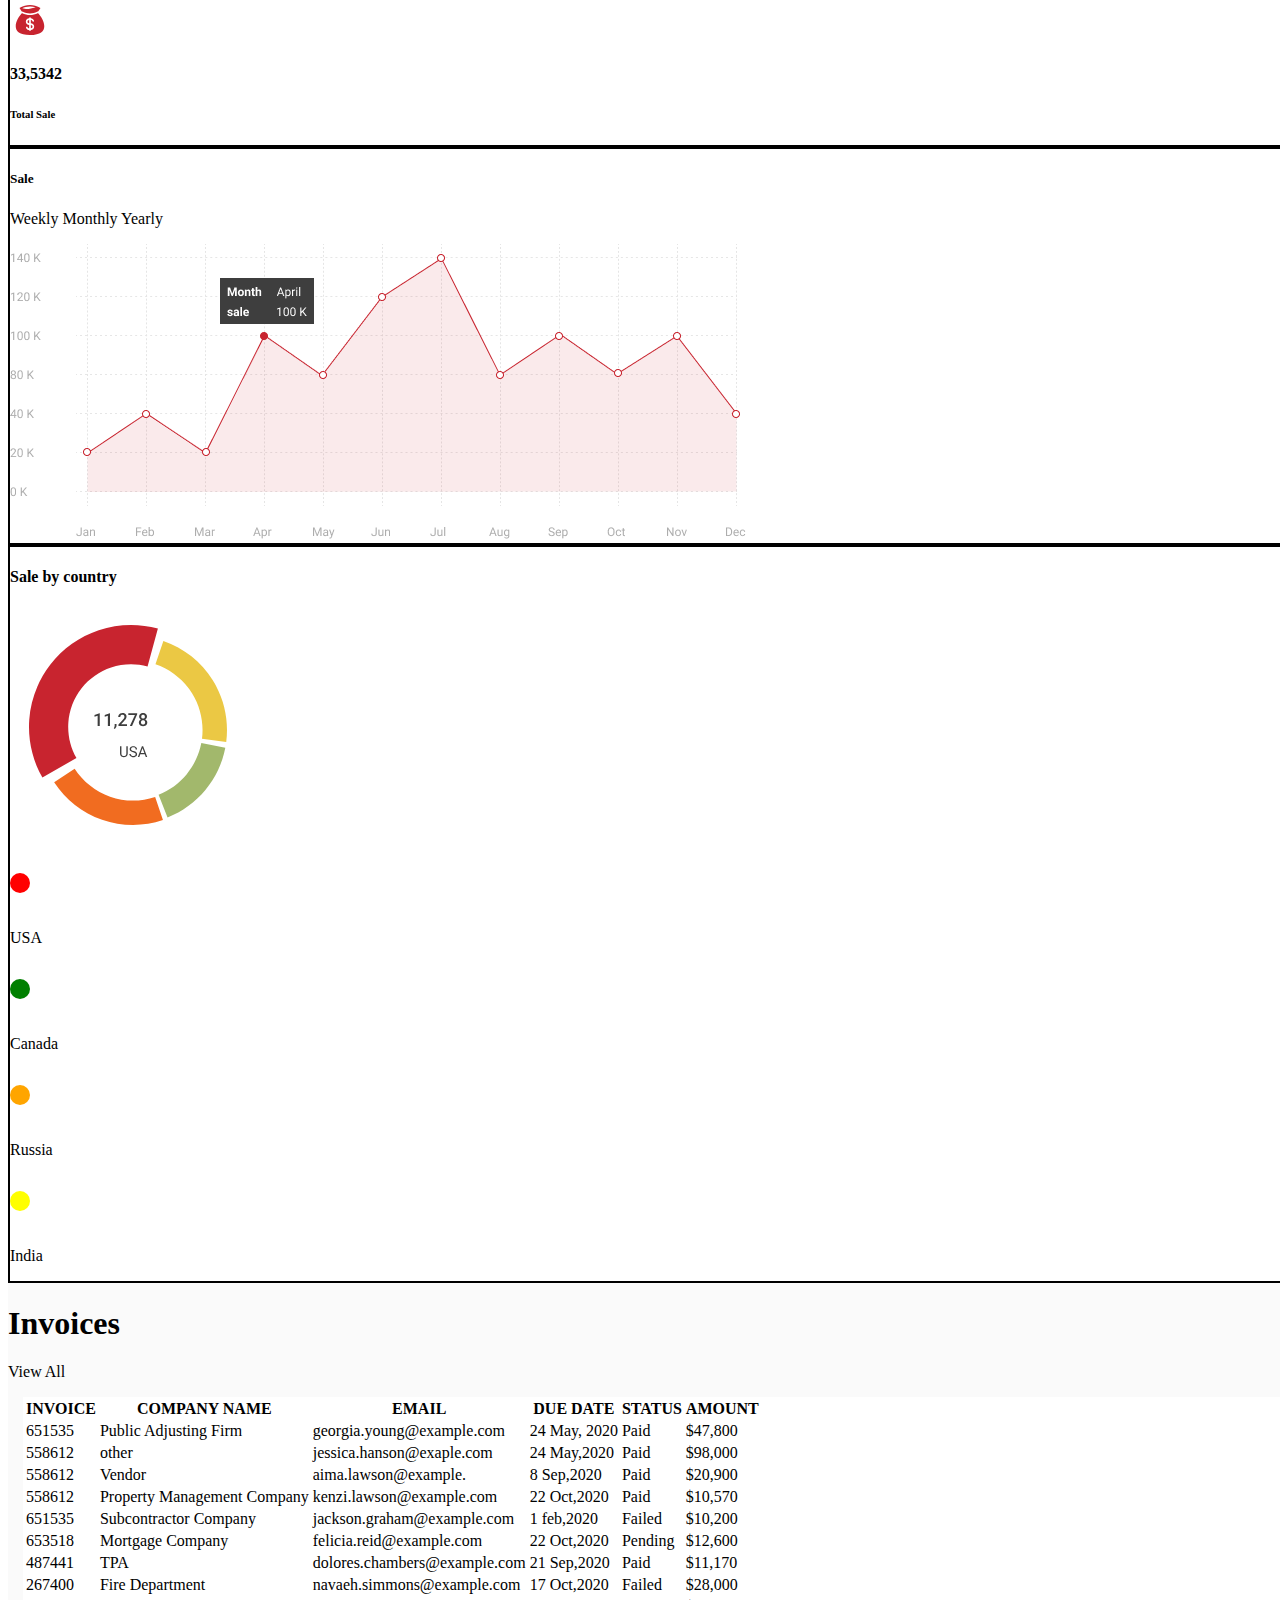
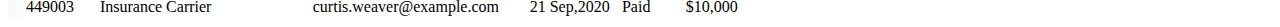
==== commit 6c6fd206: "commit changes" ====
--- a/dashboard.html
+++ b/dashboard.html
@@ -248,7 +248,7 @@
                           <tr>
                             <td>558612</td>
                             <td>Vendor</td>
-                            <td>aima.lawson@example.com</td>
+                            <td>aima.lawson@example.</td>
                             <td>8 Sep,2020</td>
                             <td><div class="paid">Paid</div></td>
                             <td>$20,900</td>
